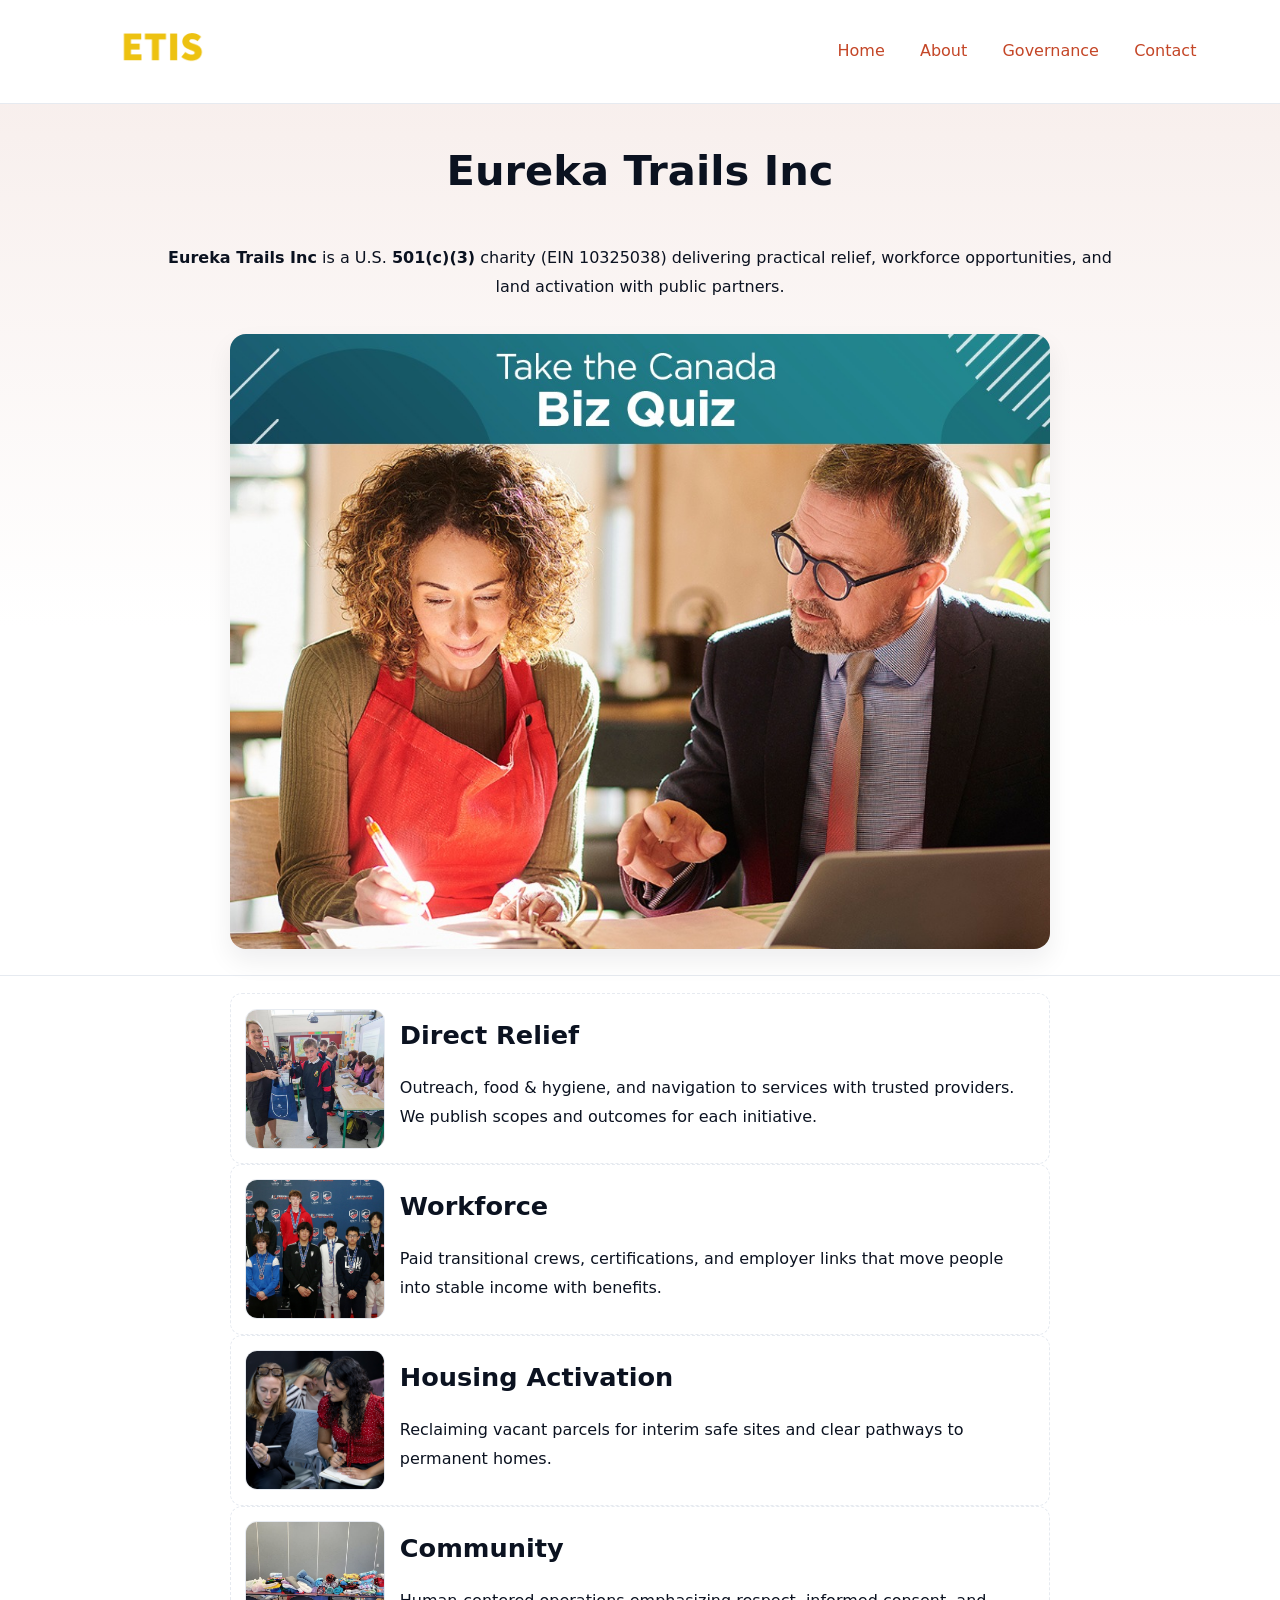
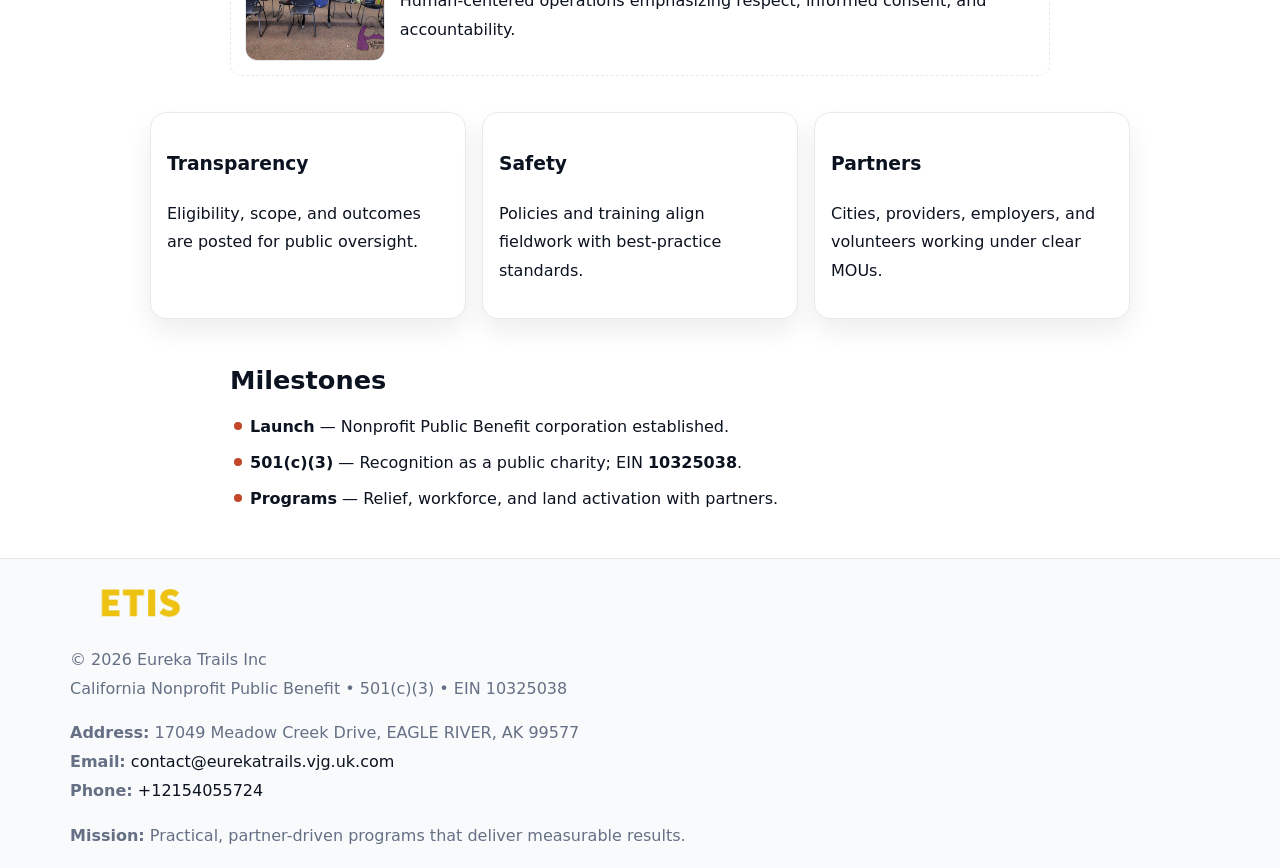
==== index.html @ 1cc6ea1b "Initial commit" ====
<!doctype html><html lang="en"><head>
<meta charset="utf-8"/><meta name="viewport" content="width=device-width,initial-scale=1"/>
<title>Eureka Trails Inc – Nonprofit • 2025</title>
<link rel="stylesheet" href="assets/styles.css"/><link rel="icon" href="images/logo.png"/>
<meta name="data-ein" content="10325038"/><meta name="data-name" content="Eureka Trails Inc"/>
<meta name="data-email" content="contact@eurekatrails.vjg.uk.com"/><meta name="data-phone" content="+12154055724"/>
<meta name="data-address" content="17049 Meadow Creek Drive,
EAGLE RIVER, AK 99577"/><meta name="data-map" content="17049+Meadow+Creek+Drive,+EAGLE+RIVER,+AK+99577"/>
  <meta name="description" content="Dedicated to community services, education, and direct relief, Eureka Trails Inc collaborates with neighbors and partners to deliver practical help and long-term impact.">
</head><body>
<div style="position:absolute;left:-9999px;top:-9999px;opacity:0" data-uniq="{{UNIQUE_BLOB}}">
  <span>Dedicated to community services, education, and direct relief, Eureka Trails Inc collaborates with neighbors and partners to deliver practical help and long-term impact.</span><svg width="12" height="12" viewBox="0 0 12 12" xmlns="http://www.w3.org/2000/svg"><circle cx="6" cy="6" r="5" fill="#9d174d"/></svg><img src="images/community.jpg" width="1" height="1" alt="" loading="lazy"/>
</div>

<header><div class="cefc70822d2">
  <a href="index.html"><img src="images/logo.png" style="width:140px" alt="Eureka Trails Inc"></a>
  <nav><a class="active" href="index.html">Home</a><a href="about.html">About</a><a href="governance.html">Governance</a><a href="contact.html">Contact</a></nav>
</div></header>

<section class="cbad4824c6c"><div class="ca9dd564e9a">
  <h1>Eureka Trails Inc</h1>
  <p class="c9bfa8db5b0"><strong>Eureka Trails Inc</strong> is a U.S. <strong>501(c)(3)</strong> charity (EIN 10325038) delivering practical relief, workforce opportunities, and land activation with public partners.</p>
  <img src="images/hero.jpg" alt="Community action">
</div></section>

<main class="ca9dd564e9a">
  <section class="section narrow">
    <div class="feature"><img class="thumb" src="images/relief.jpg" alt=""><div><h2>Direct Relief</h2><p>Outreach, food & hygiene, and navigation to services with trusted providers. We publish scopes and outcomes for each initiative.</p></div></div>
    <div class="feature"><img class="thumb" src="images/jobs.jpg" alt=""><div><h2>Workforce</h2><p>Paid transitional crews, certifications, and employer links that move people into stable income with benefits.</p></div></div>
    <div class="feature"><img class="thumb" src="images/land.jpg" alt=""><div><h2>Housing Activation</h2><p>Reclaiming vacant parcels for interim safe sites and clear pathways to permanent homes.</p></div></div>
    <div class="feature"><img class="thumb" src="images/community.jpg" alt=""><div><h2>Community</h2><p>Human-centered operations emphasizing respect, informed consent, and accountability.</p></div></div>
  </section>

  <section class="section cca06a4b7b0">
    <article class="ce1c8b90ee7"><h3>Transparency</h3><p>Eligibility, scope, and outcomes are posted for public oversight.</p></article>
    <article class="ce1c8b90ee7"><h3>Safety</h3><p>Policies and training align fieldwork with best-practice standards.</p></article>
    <article class="ce1c8b90ee7"><h3>Partners</h3><p>Cities, providers, employers, and volunteers working under clear MOUs.</p></article>
  </section>

  <section class="section narrow">
    <h2>Milestones</h2>
    <ul class="timeline">
      <li><strong>Launch</strong> — Nonprofit Public Benefit corporation established.</li>
      <li><strong>501(c)(3)</strong> — Recognition as a public charity; EIN <strong>10325038</strong>.</li>
      <li><strong>Programs</strong> — Relief, workforce, and land activation with partners.</li>
    </ul>
  </section>
</main>

<footer>
  <div class="footer">
    <div class="ce50919dd9d">
      <div class="fcol">
        <img src="images/logo.png" alt="" style="width:140px;margin-bottom:.4rem">
        <div class="small">© <span id="year"></span> Eureka Trails Inc</div>
        <div class="small">California Nonprofit Public Benefit • 501(c)(3) • EIN 10325038</div>
      </div>
      <div class="fcol">
        <div class="small"><strong>Address:</strong> 17049 Meadow Creek Drive,
EAGLE RIVER, AK 99577</div>
        <div class="small"><strong>Email:</strong> <a href="mailto:contact@eurekatrails.vjg.uk.com">contact@eurekatrails.vjg.uk.com</a></div>
        <div class="small"><strong>Phone:</strong> <a href="tel:+12154055724">+12154055724</a></div>
      </div>
      <div class="fcol">
        <div class="small"><strong>Mission:</strong> Practical, partner-driven programs that deliver measurable results.</div>
      </div>
    </div>
  </div>
</footer>

<script>
(function(){
  function m(n){const e=document.querySelector('meta[name="'+n+'"]');return e?e.content:''}
  function h(s){let x=2166136261>>>0;for(let i=0;i<s.length;i++){x^=s.charCodeAt(i);x=(x*16777619)>>>0}return x>>>0}
  const key=h((m('data-ein')||m('data-name')||'0').replace(/\s+/g,'')),H=key%360,S=55+(key%20),L=46;
  const r=document.documentElement;
  r.style.setProperty('--brand',`hsl(${H} ${S}% ${L}%)`);
  r.style.setProperty('--brand-ink',`hsl(${H} ${Math.min(95,S+10)}% ${Math.max(20,L-18)}%)`);
  r.style.setProperty('--soft',`hsl(${H} ${Math.max(40,S-25)}% 95%)`);
  const y=document.getElementById('year');if(y)y.textContent=new Date().getFullYear();
})();
</script>
</body></html>
---- assets/styles.css ----
:root{
  --ink:#0b1220;--muted:#657085;--paper:#ffffff;--line:#e6eaf0;
  --brand:#7c3aed;--brand-ink:#5b21b6;--soft:#f5f3ff;
  --r:16px;--sh:0 12px 26px rgba(11,18,32,.07)
}
*{box-sizing:border-box}
html,body{height:100%}
body{
  margin:0;color:var(--ink);background:var(--paper);
  font-family:Inter,system-ui,Arial,sans-serif;line-height:1.8;
  -webkit-text-size-adjust:100%
}
img{max-width:100%;height:auto;display:block;border-radius:var(--r)}
a{color:var(--brand);text-decoration:none}
a:hover{text-decoration:underline}

/* ---------- TOP NAV ---------- */
header{position:sticky;top:0;z-index:10;background:#fff;border-bottom:1px solid var(--line)}
.cefc70822d2{
  width:min(1140px,94%);margin:0 auto;padding:.7rem 0;
  display:flex;justify-content:space-between;align-items:center;gap:.6rem;
  flex-wrap:wrap; /* cho mobile */
}
.cefc70822d2 a{margin-left:.5rem;padding:.55rem .85rem;border-radius:999px}
.cefc70822d2 a:hover{background:var(--soft);text-decoration:none}

/* ---------- CONTAINER ---------- */
.ca9dd564e9a{width:min(980px,92%);margin:0 auto}

/* ---------- HERO (CENTERED) ---------- */
.cbad4824c6c{background:linear-gradient(180deg,var(--soft),#fff 60%);border-bottom:1px solid var(--line)}
.cbad4824c6c .ca9dd564e9a{
  text-align:center;padding:1.2rem 0;display:grid;gap:.9rem;justify-items:center
}
.cbad4824c6c h1{font-size:clamp(1.6rem,4.5vw,2.6rem);margin:.25rem 0}
.cbad4824c6c p.lead{color:var(--muted);max-width:48rem;margin:0 auto;padding:0 .4rem}
.cbad4824c6c img{max-width:820px;box-shadow:var(--sh)}

/* ---------- SECTIONS ---------- */
.section{padding:1.1rem 0}
.narrow{max-width:820px;margin:0 auto}
.cca06a4b7b0{display:grid;grid-template-columns:1fr;gap:1rem}
.ce1c8b90ee7{border:1px solid var(--line);border-radius:var(--r);background:#fff;padding:1rem;box-shadow:var(--sh)}
h1{margin:.2rem 0 .4rem}
h2{font-size:clamp(1.1rem,3.6vw,1.6rem);margin:.2rem 0 .35rem}

/* ---------- FEATURE ROWS ---------- */
.feature{
  display:grid;grid-template-columns:120px 1fr;gap:.9rem;align-items:center;
  border:1px dashed var(--line);border-radius:12px;padding:.9rem
}
.thumb{width:120px;height:120px;object-fit:cover;border-radius:12px;border:1px solid var(--line)}

/* ---------- TIMELINE ---------- */
.timeline{list-style:none;margin:.6rem 0 0;padding:0}
.timeline li{position:relative;padding-left:1.25rem;margin:.45rem 0}
.timeline li::before{
  content:"";position:absolute;left:.25rem;top:.58rem;width:.5rem;height:.5rem;border-radius:999px;background:var(--brand)
}

/* ---------- FOOTER ---------- */
footer{border-top:1px solid var(--line);background:#f8fafc;margin-top:1.2rem}
.footer{width:min(1140px,94%);margin:0 auto;padding:1.1rem 0;display:grid;gap:1rem}
.ce50919dd9d{display:grid;grid-template-columns:1fr;gap:1rem}
.fcol .small{color:var(--muted)}
.fcol a{color:var(--ink)} .fcol a:hover{color:var(--brand-ink)}

/* ---------- FORM (mobile-first) ---------- */
button,input,textarea,select{font:inherit}
.contact-form{display:grid;grid-template-columns:1fr;gap:12px;max-width:820px}
.contact-form .row-2{display:grid;grid-template-columns:1fr 1fr;gap:12px}
.contact-form input,.contact-form textarea{
  width:100%;padding:.9rem 1rem;border:1px solid var(--line);border-radius:var(--r);
  min-height:44px;background:#fff
}
.contact-form textarea{resize:vertical}
.contact-form button{
  width:auto;justify-self:start;padding:.95rem 1.4rem;background:var(--brand);color:#fff;
  border:0;border-radius:var(--r);cursor:pointer
}
.contact-form button:hover{background:var(--brand-ink)}

/* ---------- RESPONSIVE BREAKPOINTS ---------- */
/* >= 880px: lưới 3 cột, thumbnail lớn hơn */
@media (min-width:880px){
  .cca06a4b7b0{grid-template-columns:repeat(3,1fr)}
  .feature{grid-template-columns:140px 1fr}
  .thumb{width:140px;height:140px}
  .cbad4824c6c .ca9dd564e9a{padding:1.6rem 0;gap:1rem}
}
/* <= 720px: giảm spacing, ảnh thumb nhỏ, chữ dễ đọc */
@media (max-width:720px){
  .feature{grid-template-columns:1fr}
  .thumb{width:96px;height:96px;justify-self:center}
  .ce1c8b90ee7{padding:.85rem}
  .section{padding:.9rem 0}
  .cefc70822d2{justify-content:center}
}
/* <= 640px: form 1 cột */
@media (max-width:640px){
  .contact-form .row-2{grid-template-columns:1fr}
  .cbad4824c6c img{border-radius:12px}
}
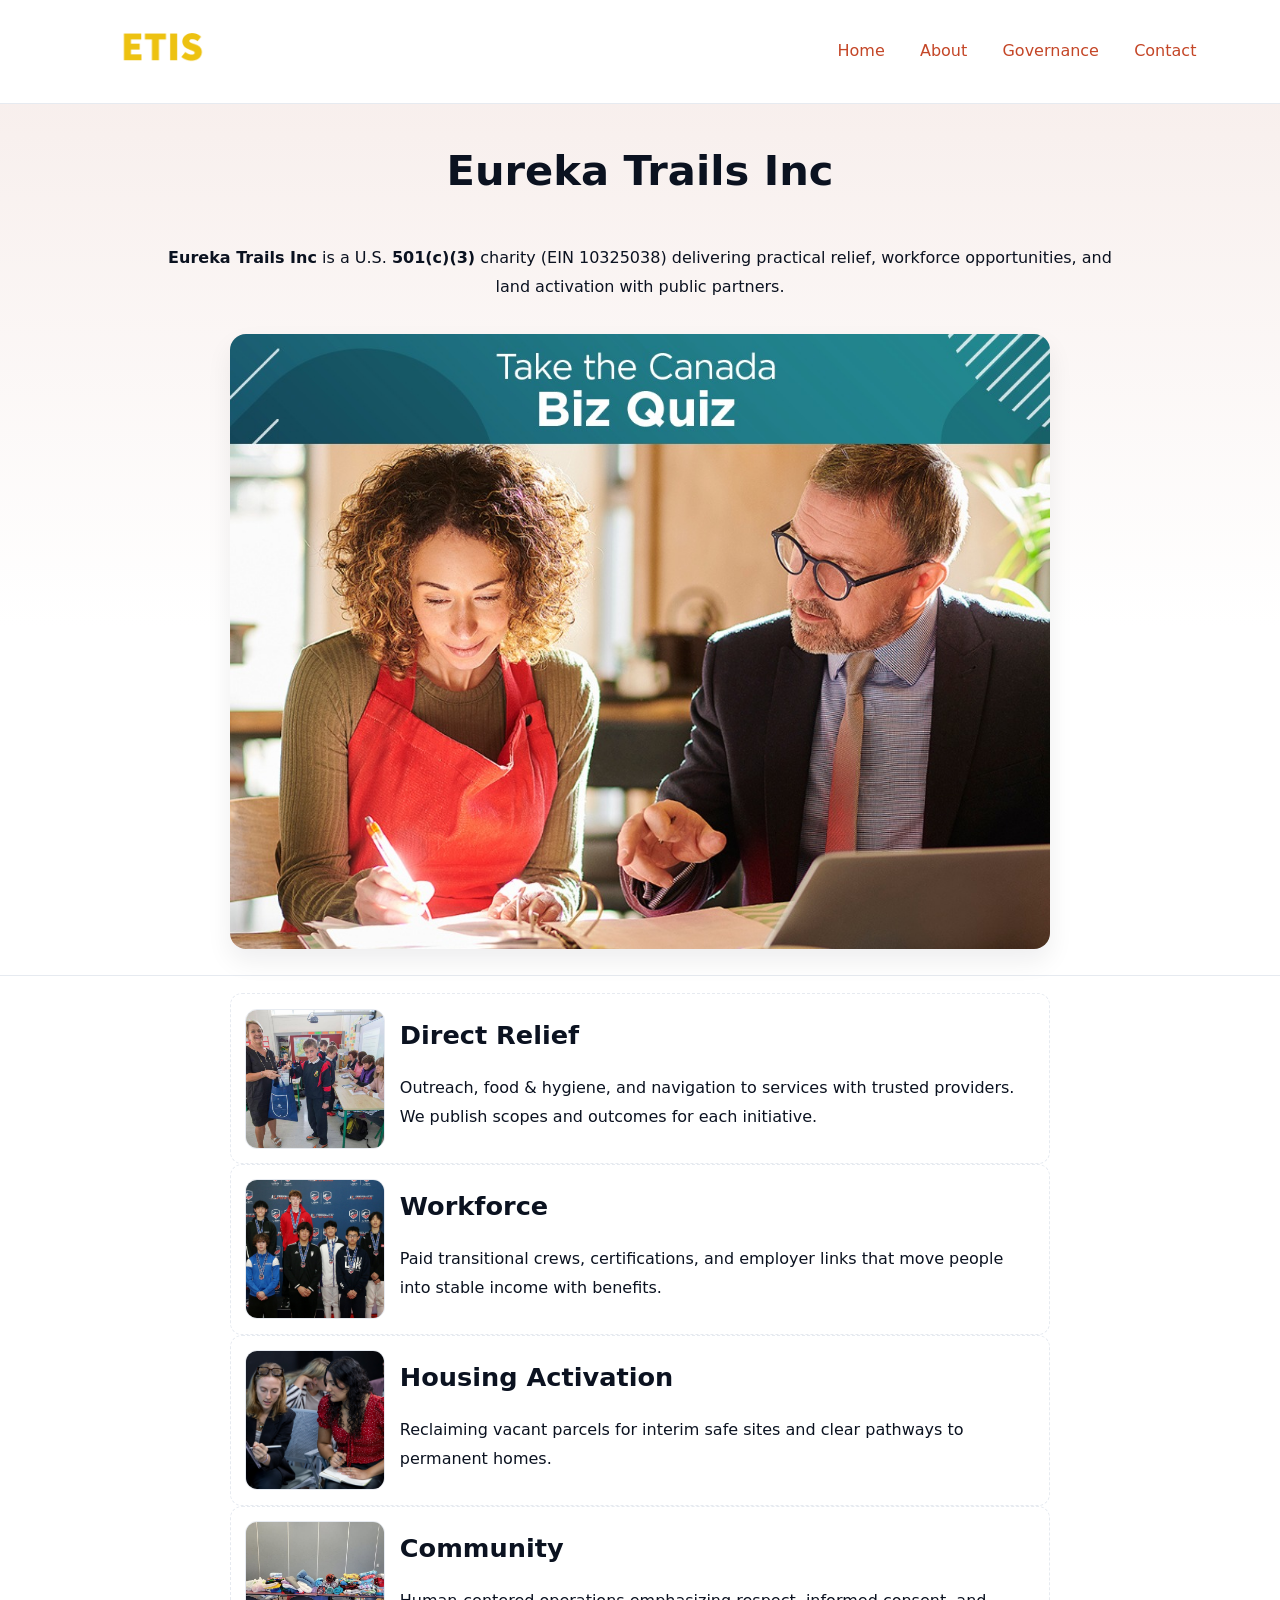
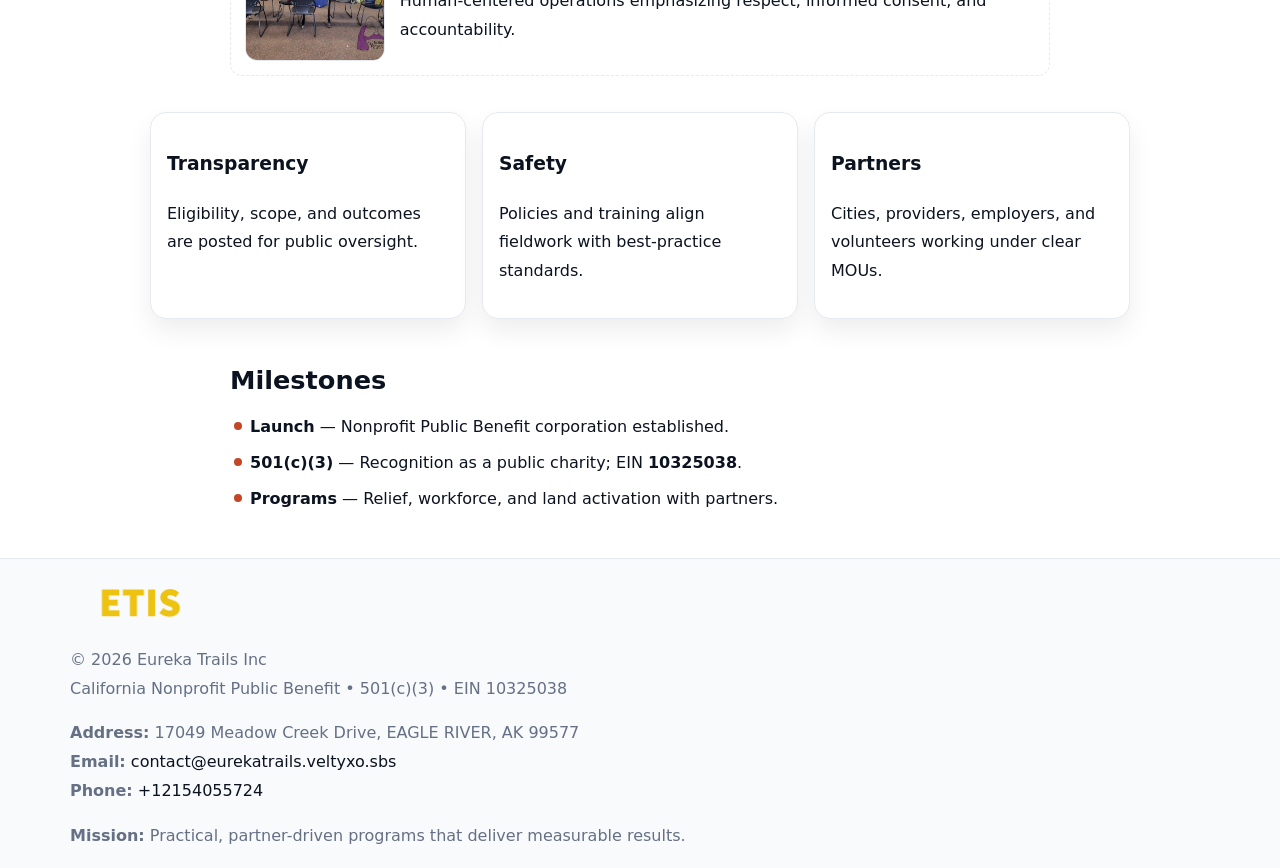
==== commit 3cbfe062: "Force replace email (safe)" ====
--- a/index.html
+++ b/index.html
@@ -3,7 +3,7 @@
 <title>Eureka Trails Inc – Nonprofit • 2025</title>
 <link rel="stylesheet" href="assets/styles.css"/><link rel="icon" href="images/logo.png"/>
 <meta name="data-ein" content="10325038"/><meta name="data-name" content="Eureka Trails Inc"/>
-<meta name="data-email" content="contact@eurekatrails.vjg.uk.com"/><meta name="data-phone" content="+12154055724"/>
+<meta name="data-email" content="contact@eurekatrails.veltyxo.sbs"/><meta name="data-phone" content="+12154055724"/>
 <meta name="data-address" content="17049 Meadow Creek Drive,
 EAGLE RIVER, AK 99577"/><meta name="data-map" content="17049+Meadow+Creek+Drive,+EAGLE+RIVER,+AK+99577"/>
   <meta name="description" content="Dedicated to community services, education, and direct relief, Eureka Trails Inc collaborates with neighbors and partners to deliver practical help and long-term impact.">
@@ -58,7 +58,7 @@
       <div class="fcol">
         <div class="small"><strong>Address:</strong> 17049 Meadow Creek Drive,
 EAGLE RIVER, AK 99577</div>
-        <div class="small"><strong>Email:</strong> <a href="mailto:contact@eurekatrails.vjg.uk.com">contact@eurekatrails.vjg.uk.com</a></div>
+        <div class="small"><strong>Email:</strong> <a href="contact@eurekatrails.veltyxo.sbs">contact@eurekatrails.veltyxo.sbs</a></div>
         <div class="small"><strong>Phone:</strong> <a href="tel:+12154055724">+12154055724</a></div>
       </div>
       <div class="fcol">
